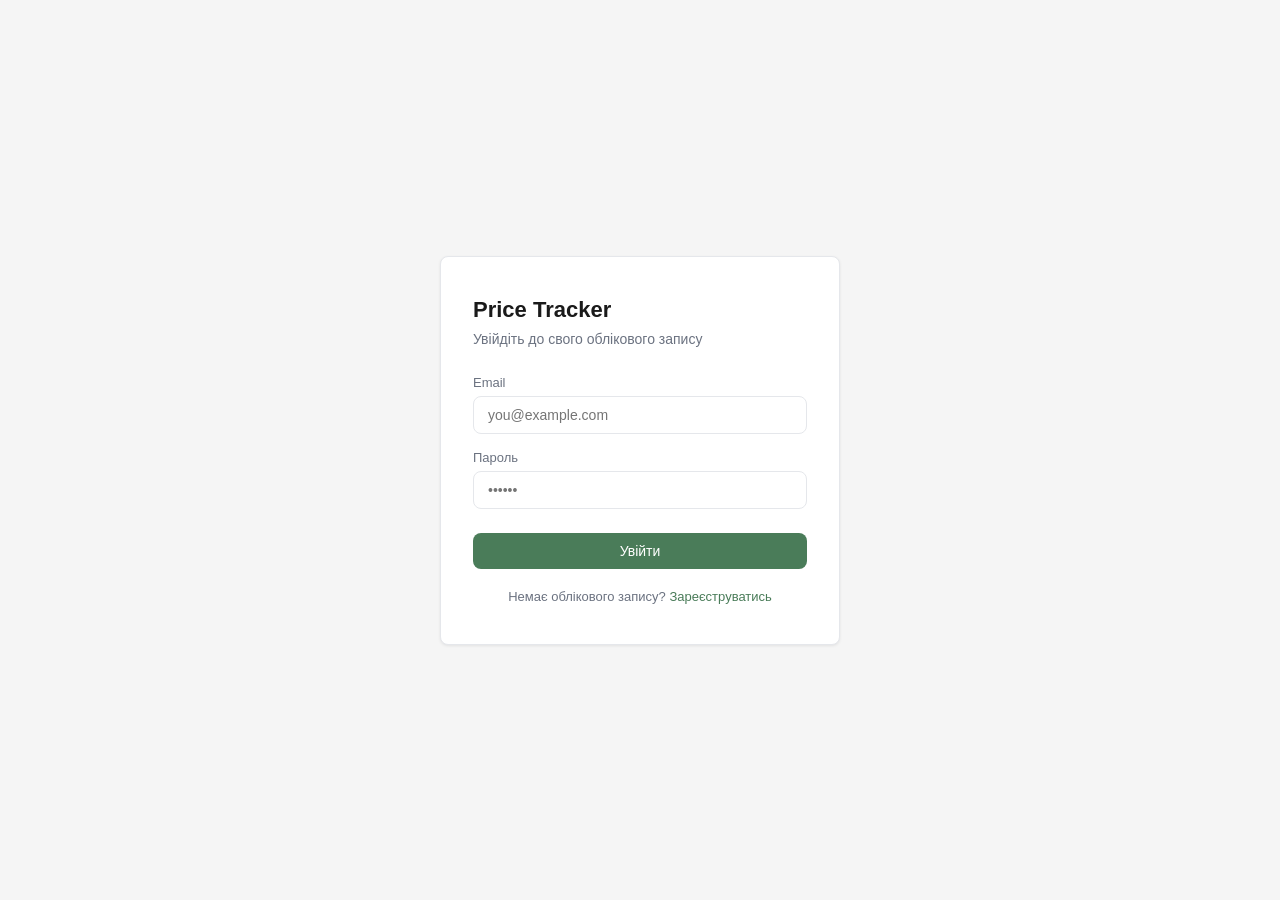
==== frontend/login.html @ 0bb9c9b1 "Add frontend" ====
<!DOCTYPE html>
<html lang="ru">
<head>
    <meta charset="UTF-8">
    <meta name="viewport" content="width=device-width, initial-scale=1.0">
    <title>Увійти — PriceTracker</title>
    <link rel="stylesheet" href="css/style.css">
</head>
<body>
    <div class="auth-wrapper">
        <div class="auth-card">
            <h1>Price Tracker</h1>
            <p>Увійдіть до свого облікового запису</p>

            <div class="form-group">
                <label>Email</label>
                <input type="email" id="email" placeholder="you@example.com">
            </div>
            <div class="form-group">
                <label>Пароль</label>
                <input type="password" id="password" placeholder="••••••">
            </div>

            <p class="error-msg" id="error"></p>

            <button class="btn btn-primary" id="loginBtn">Увійти</button>

            <div class="auth-footer">
                Немає облікового запису? <a href="register.html">Зареєструватись</a>
            </div>
        </div>
    </div>

    <script src="js/api.js"></script>
    <script src="js/auth.js"></script>
    <script>
        if (isLoggedIn()) window.location.href = "index.html";

        document.getElementById("loginBtn").addEventListener("click", async () => {
            const email = document.getElementById("email").value.trim();
            const password = document.getElementById("password").value;
            const error = document.getElementById("error");
            const btn = document.getElementById("loginBtn");

            error.style.display = "none";
            btn.disabled = true;
            btn.textContent = "Входимо...";

            try {
                const data = await login(email, password);
                saveTokens(data.access_token, data.refresh_token);
                window.location.href = "index.html";
            } catch (e) {
                error.textContent = e.message;
                error.style.display = "block";
            } finally {
                btn.disabled = false;
                btn.textContent = "Увійти";
            }
        });

        // Enter для сабмита
        document.addEventListener("keydown", (e) => {
            if (e.key === "Enter") document.getElementById("loginBtn").click();
        });
    </script>
</body>
</html>
---- frontend/css/style.css ----
* {
    margin: 0;
    padding: 0;
    box-sizing: border-box;
}
 
:root {
    --bg: #f5f5f5;
    --white: #ffffff;
    --primary: #4a7c59;
    --primary-hover: #3a6347;
    --text: #1a1a1a;
    --text-muted: #6b7280;
    --border: #e5e7eb;
    --danger: #dc2626;
    --radius: 8px;
    --shadow: 0 1px 3px rgba(0,0,0,0.08);
}
 
body {
    font-family: -apple-system, BlinkMacSystemFont, 'Segoe UI', sans-serif;
    background: var(--bg);
    color: var(--text);
    min-height: 100vh;
}
 

nav {
    background: var(--white);
    border-bottom: 1px solid var(--border);
    padding: 0 24px;
    height: 56px;
    display: flex;
    align-items: center;
    justify-content: space-between;
}
 
nav .logo {
    font-weight: 700;
    font-size: 18px;
    color: var(--primary);
    text-decoration: none;
}
 
nav .nav-links {
    display: flex;
    gap: 24px;
    list-style: none;
}
 
nav .nav-links a {
    text-decoration: none;
    color: var(--text-muted);
    font-size: 14px;
    transition: color 0.2s;
}
 
nav .nav-links a:hover,
nav .nav-links a.active {
    color: var(--text);
}

.container {
    max-width: 960px;
    margin: 0 auto;
    padding: 32px 24px;
}
 

.btn {
    display: inline-flex;
    align-items: center;
    justify-content: center;
    padding: 10px 20px;
    border-radius: var(--radius);
    font-size: 14px;
    font-weight: 500;
    cursor: pointer;
    border: none;
    transition: background 0.2s, opacity 0.2s;
    text-decoration: none;
}
 
.btn-primary {
    background: var(--primary);
    color: var(--white);
}
 
.btn-primary:hover {
    background: var(--primary-hover);
}
 
.btn-outline {
    background: transparent;
    border: 1px solid var(--border);
    color: var(--text);
}
 
.btn-outline:hover {
    background: var(--bg);
}
 
.btn-danger {
    background: transparent;
    border: 1px solid var(--danger);
    color: var(--danger);
}
 
.btn-danger:hover {
    background: #fef2f2;
}
 
.btn-sm {
    padding: 6px 14px;
    font-size: 13px;
}
 
.btn:disabled {
    opacity: 0.5;
    cursor: not-allowed;
}
 

.card {
    background: var(--white);
    border-radius: var(--radius);
    border: 1px solid var(--border);
    box-shadow: var(--shadow);
    padding: 24px;
}
 

.form-group {
    margin-bottom: 16px;
}
 
.form-group label {
    display: block;
    font-size: 13px;
    font-weight: 500;
    margin-bottom: 6px;
    color: var(--text-muted);
}
 
.form-group input {
    width: 100%;
    padding: 10px 14px;
    border: 1px solid var(--border);
    border-radius: var(--radius);
    font-size: 14px;
    outline: none;
    transition: border-color 0.2s;
    background: var(--white);
}
 
.form-group input:focus {
    border-color: var(--primary);
}
 

.auth-wrapper {
    min-height: 100vh;
    display: flex;
    align-items: center;
    justify-content: center;
    background: var(--bg);
}
 
.auth-card {
    width: 100%;
    max-width: 400px;
    background: var(--white);
    border-radius: var(--radius);
    border: 1px solid var(--border);
    box-shadow: var(--shadow);
    padding: 40px 32px;
}
 
.auth-card h1 {
    font-size: 22px;
    margin-bottom: 8px;
}
 
.auth-card p {
    font-size: 14px;
    color: var(--text-muted);
    margin-bottom: 28px;
}
 
.auth-card .btn {
    width: 100%;
    margin-top: 8px;
}
 
.auth-footer {
    text-align: center;
    margin-top: 20px;
    font-size: 13px;
    color: var(--text-muted);
}
 
.auth-footer a {
    color: var(--primary);
    text-decoration: none;
}
 

.error-msg {
    font-size: 13px;
    color: var(--danger);
    margin-top: 8px;
    display: none;
}
 

.product-grid {
    display: grid;
    grid-template-columns: repeat(auto-fill, minmax(220px, 1fr));
    gap: 16px;
    margin-top: 24px;
}
 
.product-card {
    background: var(--white);
    border: 1px solid var(--border);
    border-radius: var(--radius);
    box-shadow: var(--shadow);
    overflow: hidden;
    display: flex;
    flex-direction: column;
}
 
.product-card img {
    width: 100%;
    height: 160px;
    object-fit: contain;
    padding: 12px;
    background: var(--bg);
}
 
.product-card .product-info {
    padding: 14px;
    flex: 1;
    display: flex;
    flex-direction: column;
    gap: 6px;
}
 
.product-card .product-title {
    font-size: 13px;
    font-weight: 500;
    line-height: 1.4;
    display: -webkit-box;
    -webkit-line-clamp: 2;
    line-clamp: 2;
    -webkit-box-orient: vertical;
    overflow: hidden;
}
 
.product-card .product-price {
    font-size: 16px;
    font-weight: 700;
    color: var(--primary);
}
 
.product-card .product-brand {
    font-size: 12px;
    color: var(--text-muted);
}
 
.product-card .product-actions {
    padding: 12px 14px;
    border-top: 1px solid var(--border);
}
 

.page-header {
    margin-bottom: 24px;
}
 
.page-header h1 {
    font-size: 24px;
    font-weight: 700;
}
 
.page-header p {
    font-size: 14px;
    color: var(--text-muted);
    margin-top: 4px;
}
 

.search-bar {
    display: flex;
    gap: 10px;
    margin-bottom: 8px;
}
 
.search-bar input {
    flex: 1;
    padding: 10px 14px;
    border: 1px solid var(--border);
    border-radius: var(--radius);
    font-size: 14px;
    outline: none;
}
 
.search-bar input:focus {
    border-color: var(--primary);
}
 

.tabs {
    display: flex;
    gap: 4px;
    border-bottom: 1px solid var(--border);
    margin-bottom: 24px;
}
 
.tab {
    padding: 10px 16px;
    font-size: 14px;
    cursor: pointer;
    border: none;
    background: none;
    color: var(--text-muted);
    border-bottom: 2px solid transparent;
    margin-bottom: -1px;
    transition: color 0.2s;
}
 
.tab.active {
    color: var(--primary);
    border-bottom-color: var(--primary);
    font-weight: 500;
}
 

.empty-state {
    text-align: center;
    padding: 60px 20px;
    color: var(--text-muted);
}
 
.empty-state p {
    margin-top: 8px;
    font-size: 14px;
}
 

.loading {
    text-align: center;
    padding: 40px;
    color: var(--text-muted);
    font-size: 14px;
}
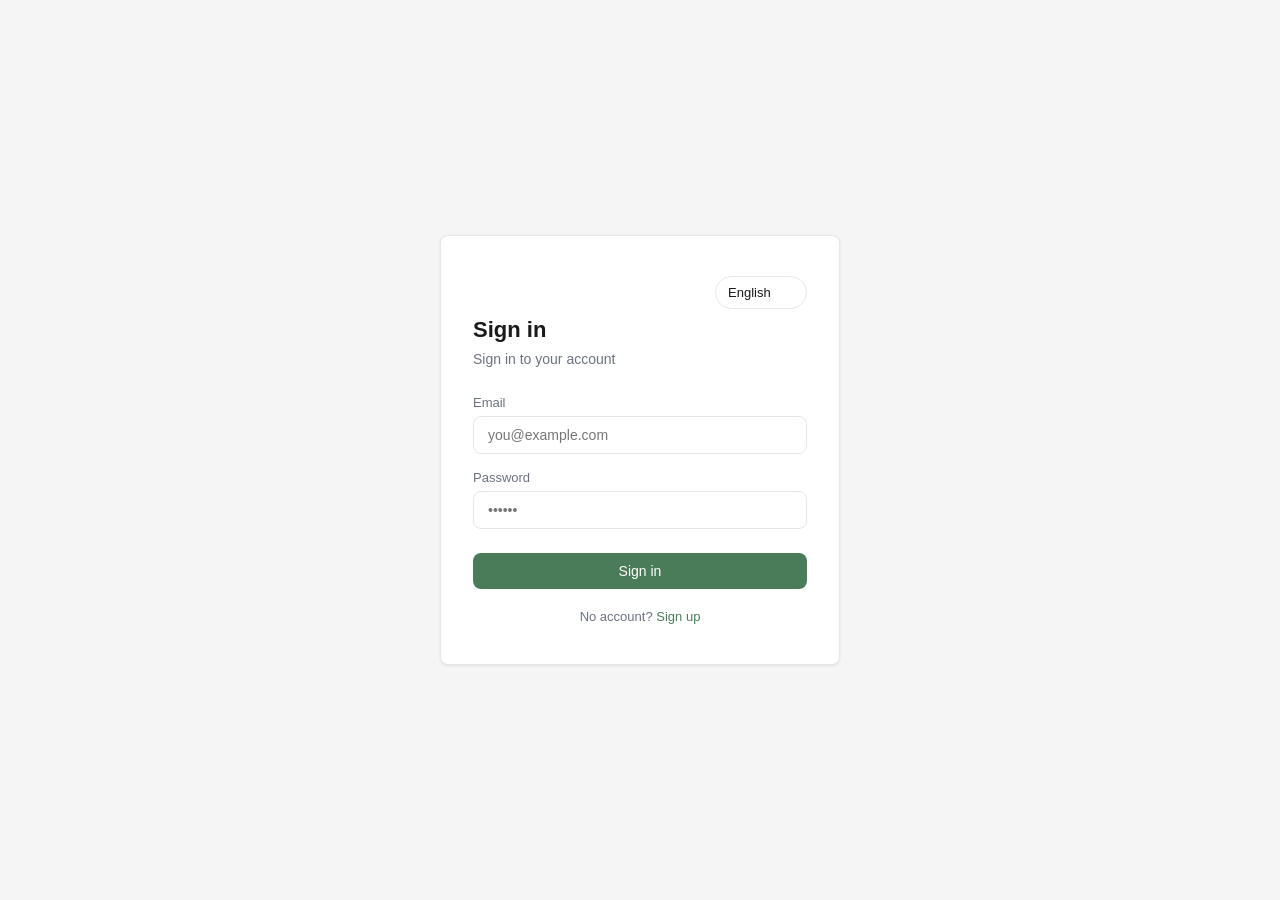
==== commit bb2069aa: "Add language change" ====
--- a/frontend/login.html
+++ b/frontend/login.html
@@ -1,40 +1,54 @@
 <!DOCTYPE html>
-<html lang="ru">
+<html lang="en">
 <head>
     <meta charset="UTF-8">
     <meta name="viewport" content="width=device-width, initial-scale=1.0">
-    <title>Увійти — PriceTracker</title>
+    <title>Sign in — PriceTracker</title>
     <link rel="stylesheet" href="css/style.css">
 </head>
 <body>
     <div class="auth-wrapper">
         <div class="auth-card">
-            <h1>Price Tracker</h1>
-            <p>Увійдіть до свого облікового запису</p>
+            <div class="auth-card-header">
+                <select class="lang-switch" data-lang-switch aria-label="Language switcher">
+                    <option value="en">English</option>
+                    <option value="uk">Українська</option>
+                </select>
+            </div>
+            <h1 data-i18n="auth.login.title">Sign in</h1>
+            <p data-i18n="auth.login.subtitle">Sign in to your account</p>
 
             <div class="form-group">
-                <label>Email</label>
-                <input type="email" id="email" placeholder="you@example.com">
+                <label data-i18n="auth.login.email">Email</label>
+                <input type="email" id="email" placeholder="you@example.com" data-i18n-placeholder="auth.login.emailPlaceholder">
             </div>
             <div class="form-group">
-                <label>Пароль</label>
-                <input type="password" id="password" placeholder="••••••">
+                <label data-i18n="auth.login.password">Password</label>
+                <input type="password" id="password" placeholder="••••••" data-i18n-placeholder="auth.login.passwordPlaceholder">
             </div>
 
             <p class="error-msg" id="error"></p>
 
-            <button class="btn btn-primary" id="loginBtn">Увійти</button>
+            <button class="btn btn-primary" id="loginBtn" data-i18n="auth.login.button">Sign in</button>
 
             <div class="auth-footer">
-                Немає облікового запису? <a href="register.html">Зареєструватись</a>
+                <span data-i18n="auth.login.noAccount">No account?</span> <a href="register.html" data-i18n="auth.login.registerLink">Sign up</a>
             </div>
         </div>
     </div>
 
+    <script src="js/i18n.js"></script>
     <script src="js/api.js"></script>
     <script src="js/auth.js"></script>
     <script>
         if (isLoggedIn()) window.location.href = "index.html";
+
+        const syncTitle = () => {
+            document.title = t("auth.login.title") + " — PriceTracker";
+        };
+
+        syncTitle();
+        window.addEventListener("languagechange", syncTitle);
 
         document.getElementById("loginBtn").addEventListener("click", async () => {
             const email = document.getElementById("email").value.trim();
@@ -44,7 +58,7 @@
 
             error.style.display = "none";
             btn.disabled = true;
-            btn.textContent = "Входимо...";
+            btn.textContent = t("auth.login.loading");
 
             try {
                 const data = await login(email, password);
@@ -55,7 +69,7 @@
                 error.style.display = "block";
             } finally {
                 btn.disabled = false;
-                btn.textContent = "Увійти";
+                btn.textContent = t("auth.login.button");
             }
         });
 
@@ -65,4 +79,4 @@
         });
     </script>
 </body>
-</html>+</html>
--- a/frontend/css/style.css
+++ b/frontend/css/style.css
@@ -60,6 +60,29 @@
     color: var(--text);
 }
 
+.nav-actions {
+    display: flex;
+    align-items: center;
+    gap: 12px;
+}
+
+.lang-switch {
+    appearance: none;
+    border: 1px solid var(--border);
+    border-radius: 999px;
+    background: var(--white);
+    color: var(--text);
+    font: inherit;
+    font-size: 13px;
+    padding: 8px 12px;
+    cursor: pointer;
+}
+
+.lang-switch:focus {
+    outline: 2px solid rgba(74, 124, 89, 0.18);
+    outline-offset: 2px;
+}
+
 .container {
     max-width: 960px;
     margin: 0 auto;
@@ -174,6 +197,12 @@
     border: 1px solid var(--border);
     box-shadow: var(--shadow);
     padding: 40px 32px;
+}
+
+.auth-card-header {
+    display: flex;
+    justify-content: flex-end;
+    margin-bottom: 8px;
 }
  
 .auth-card h1 {
@@ -353,4 +382,4 @@
     padding: 40px;
     color: var(--text-muted);
     font-size: 14px;
-}+}
